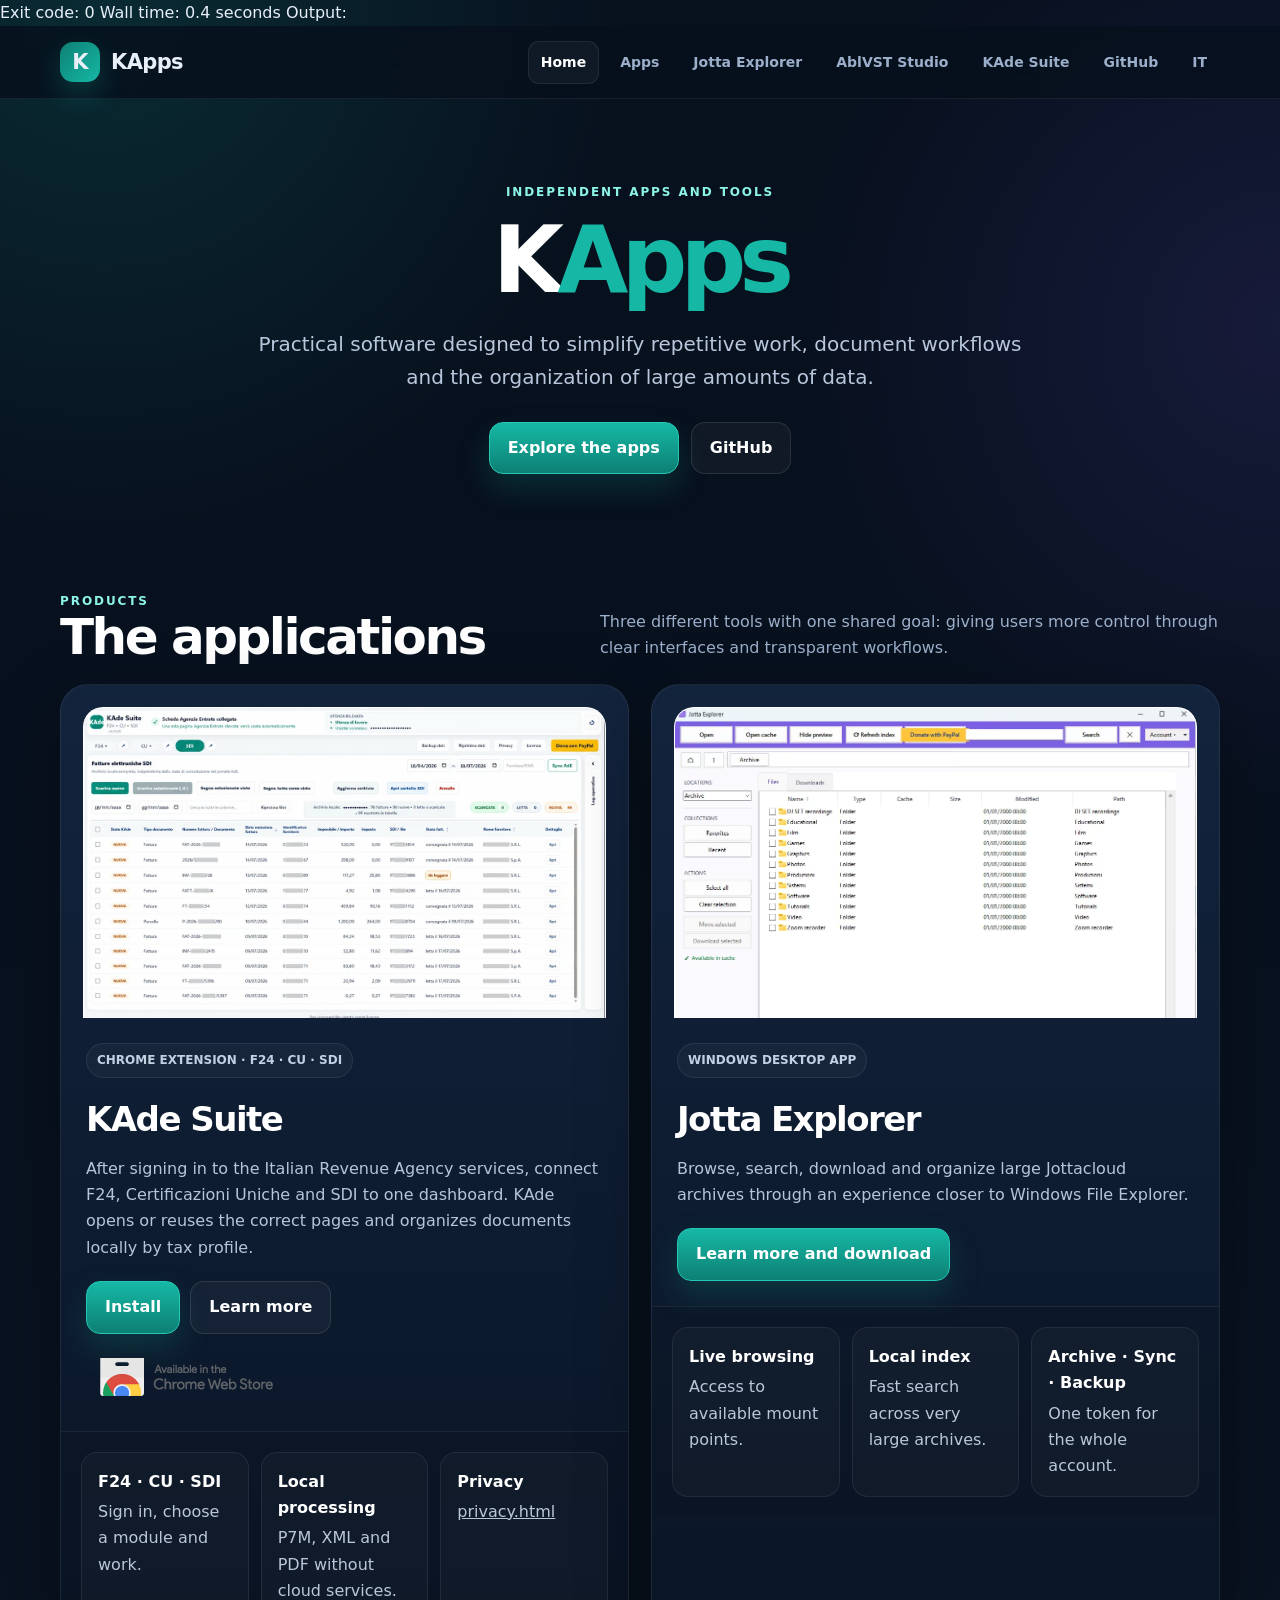
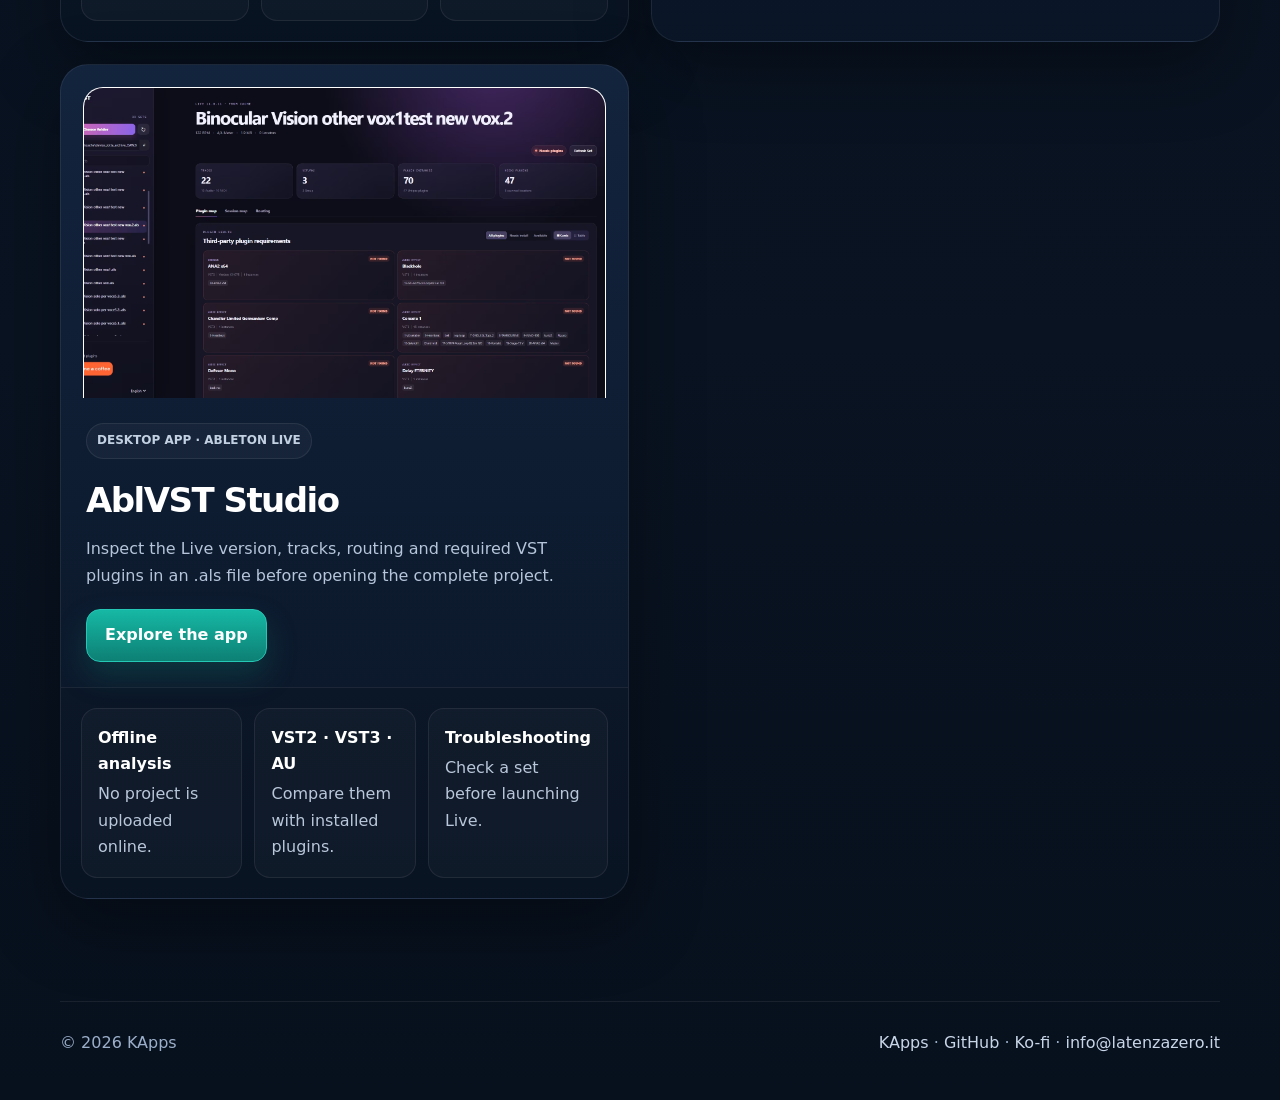
==== en/index.html @ 44bf5a4f "Add files via upload" ====
Exit code: 0
Wall time: 0.4 seconds
Output:
<!doctype html><html lang="en"><head><meta charset="utf-8"><meta name="viewport" content="width=device-width,initial-scale=1">
<title>KApps — Independent apps and tools</title><meta name="description" content="KApps brings together independent tools for tax document workflows, Jottacloud archives and Ableton Live projects."><link rel="icon" href="../assets/favicon-32.png"><link rel="stylesheet" href="../css/style.css">
  <link rel="canonical" href="https://canbelieve.github.io/en/">
  <link rel="alternate" hreflang="it" href="https://canbelieve.github.io/">
  <link rel="alternate" hreflang="en" href="https://canbelieve.github.io/en/">
  <link rel="alternate" hreflang="x-default" href="https://canbelieve.github.io/">
  <meta name="robots" content="index,follow">
  <meta name="theme-color" content="#07101d">
  <meta property="og:type" content="website">
  <meta property="og:site_name" content="KApps">
  <meta property="og:title" content="KApps — Independent apps and tools">
  <meta property="og:description" content="KApps brings together independent tools for tax document workflows, Jottacloud archives and Ableton Live projects.">
  <meta property="og:url" content="https://canbelieve.github.io/en/">
  <meta property="og:image" content="https://canbelieve.github.io/assets/og-kapps.png">
  <meta property="og:image:alt" content="KApps">
  <meta property="og:locale" content="en_US">
  <meta property="og:locale:alternate" content="it_IT">
  <meta name="twitter:card" content="summary_large_image">
  <meta name="twitter:title" content="KApps — Independent apps and tools">
  <meta name="twitter:description" content="KApps brings together independent tools for tax document workflows, Jottacloud archives and Ableton Live projects.">
  <meta name="twitter:image" content="https://canbelieve.github.io/assets/og-kapps.png">
  <script type="application/ld+json">{"@context":"https://schema.org","@graph":[{"@type":"WebSite","@id":"https://canbelieve.github.io/#website","url":"https://canbelieve.github.io/","name":"KApps","description":"KApps brings together independent tools for tax document workflows, Jottacloud archives and Ableton Live projects.","inLanguage":"en","publisher":{"@id":"https://canbelieve.github.io/#organization"}},{"@type":"Organization","@id":"https://canbelieve.github.io/#organization","name":"KApps","url":"https://canbelieve.github.io/","logo":"https://canbelieve.github.io/assets/icon-512.png","sameAs":["https://github.com/canbelieve","https://ko-fi.com/U7I223UF77"]},{"@type":"ItemList","@id":"https://canbelieve.github.io/en/#apps","name":"KApps applications","itemListElement":[{"@type":"ListItem","position":1,"name":"KAde Suite","url":"https://canbelieve.github.io/kade-suite/en/"},{"@type":"ListItem","position":2,"name":"Jotta Explorer","url":"https://canbelieve.github.io/en/jotta-explorer.html"},{"@type":"ListItem","position":3,"name":"AblVST Studio","url":"https://canbelieve.github.io/ablvst-studio.html"}]}]}</script>
</head><body>
<header class="site-header"><div class="container header-inner"><a class="brand" href="../en/"><span class="brand-mark">K</span>KApps</a><nav class="nav" aria-label="Main navigation"><a class="active" href="../en/">Home</a><a href="../en/#apps">Apps</a><a href="../en/jotta-explorer.html">Jotta Explorer</a><a href="../ablvst-studio.html">AblVST Studio</a><a href="https://canbelieve.github.io/kade-suite/en/">KAde Suite</a><a href="https://github.com/canbelieve">GitHub</a><a class="lang-btn" href="https://canbelieve.github.io/" aria-label="Switch to Italiano">IT</a></nav></div></header>
<main><section class="container hero"><div class="eyebrow">Independent apps and tools</div><h1>K<span>Apps</span></h1><p class="hero-copy">Practical software designed to simplify repetitive work, document workflows and the organization of large amounts of data.</p><div class="hero-actions"><a class="button primary" href="#apps">Explore the apps</a><a class="button" href="https://github.com/canbelieve">GitHub</a></div></section>
<section class="container section" id="apps"><div class="section-head"><div><div class="eyebrow">Products</div><h2>The applications</h2></div><p>Three different tools with one shared goal: giving users more control through clear interfaces and transparent workflows.</p></div>
<div class="apps-grid">
<article class="app-card"><div class="app-shot"><picture><source type="image/avif" srcset="../assets/kade-suite.avif"><source type="image/webp" srcset="../assets/kade-suite.webp"><img src="../assets/kade-suite.png" alt="KAde Suite SDI module for electronic invoice management" width="1280" height="800" loading="lazy" decoding="async"></picture></div><div class="app-content"><span class="tag">CHROME EXTENSION · F24 · CU · SDI</span><h3>KAde Suite</h3><p>After signing in to the Italian Revenue Agency services, connect F24, Certificazioni Uniche and SDI to one dashboard. KAde opens or reuses the correct pages and organizes documents locally by tax profile.</p><div class="app-actions"><a class="button primary" href="https://chromewebstore.google.com/detail/kade-suite/hblajdcobjpapcgbkgjkkmnklhofilia">Install</a><a class="button" href="https://canbelieve.github.io/kade-suite/en/">Learn more</a></div><a href="https://chromewebstore.google.com/detail/kade-suite/hblajdcobjpapcgbkgjkkmnklhofilia"><img class="store-badge" src="../assets/chrome-web-store-badge.png" alt="Available in the Chrome Web Store"></a></div><div class="feature-strip"><div class="mini-feature"><strong>F24 · CU · SDI</strong><span>Sign in, choose a module and work.</span></div><div class="mini-feature"><strong>Local processing</strong><span>P7M, XML and PDF without cloud services.</span></div><div class="mini-feature"><strong>Privacy</strong><a href="https://canbelieve.github.io/kade-suite/privacy.html">privacy.html</a></div></div></article>
<article class="app-card"><div class="app-shot"><picture><source type="image/avif" srcset="../assets/jotta-explorer.avif"><source type="image/webp" srcset="../assets/jotta-explorer.webp"><img src="../assets/jotta-explorer.png" alt="Interfaccia di Jotta Explorer" width="1086" height="788" loading="lazy" decoding="async"></picture></div><div class="app-content"><span class="tag">WINDOWS DESKTOP APP</span><h3>Jotta Explorer</h3><p>Browse, search, download and organize large Jottacloud archives through an experience closer to Windows File Explorer.</p><div class="app-actions"><a class="button purple" href="../jotta-explorer.html">Learn more and download</a></div></div><div class="feature-strip"><div class="mini-feature"><strong>Live browsing</strong><span>Access to available mount points.</span></div><div class="mini-feature"><strong>Local index</strong><span>Fast search across very large archives.</span></div><div class="mini-feature"><strong>Archive · Sync · Backup</strong><span>One token for the whole account.</span></div></div></article>
<article class="app-card ablvst-card"><div class="app-shot"><picture><source type="image/avif" srcset="../assets/ablvst-studio.avif"><source type="image/webp" srcset="../assets/ablvst-studio.webp"><img src="../assets/ablvst-studio.png" alt="AblVST Studio mostra i plugin richiesti da un progetto Ableton Live" width="1895" height="1008" loading="eager" decoding="async" fetchpriority="high"></picture></div><div class="app-content"><span class="tag ablvst-tag">DESKTOP APP · ABLETON LIVE</span><h3>AblVST Studio</h3><p>Inspect the Live version, tracks, routing and required VST plugins in an .als file before opening the complete project.</p><div class="app-actions"><a class="button ablvst" href="../ablvst-studio.html">Explore the app</a></div></div><div class="feature-strip"><div class="mini-feature"><strong>Offline analysis</strong><span>No project is uploaded online.</span></div><div class="mini-feature"><strong>VST2 · VST3 · AU</strong><span>Compare them with installed plugins.</span></div><div class="mini-feature"><strong>Troubleshooting</strong><span>Check a set before launching Live.</span></div></div></article>
</div></section></main>
<footer class="container footer"><span>© 2026 KApps</span><span><a href="../index.html">KApps</a> · <a href="https://github.com/canbelieve">GitHub</a> · <a href="https://ko-fi.com/U7I223UF77" target="_blank" rel="noopener noreferrer">Ko-fi</a> · <a href="mailto:info@latenzazero.it">info@latenzazero.it</a></span></footer><script src="../js/app.js"></script></body></html>
---- css/style.css ----
:root{
  --bg:#07101d;--bg2:#0a1526;--panel:#0f1d33;--panel2:#13243e;--line:#263a5c;
  --text:#e8eff9;--muted:#9cafca;--white:#fff;--brand:#16b8a5;--brand2:#0d8074;
  --purple:#7657e8;--warning:#f5b83d;--shadow:0 24px 70px rgba(0,0,0,.34);
}
*{box-sizing:border-box}html{scroll-behavior:smooth}body{margin:0;background:
radial-gradient(circle at 8% 0,rgba(22,184,165,.16),transparent 34rem),
radial-gradient(circle at 100% 12%,rgba(118,87,232,.14),transparent 30rem),
linear-gradient(180deg,var(--bg),#091321 72%,var(--bg));color:var(--text);font:16px/1.65 Inter,system-ui,-apple-system,"Segoe UI",sans-serif}
a{color:inherit}.container{width:min(1160px,calc(100% - 32px));margin:auto}.site-header{position:sticky;top:0;z-index:50;background:rgba(7,16,29,.82);backdrop-filter:blur(18px);border-bottom:1px solid rgba(255,255,255,.07)}
.header-inner{min-height:72px;display:flex;align-items:center;justify-content:space-between;gap:20px}.brand{display:flex;align-items:center;gap:11px;text-decoration:none;font-size:21px;font-weight:900;letter-spacing:-.03em}.brand-mark{width:40px;height:40px;border-radius:13px;display:grid;place-items:center;background:linear-gradient(135deg,var(--brand2),var(--brand));box-shadow:0 12px 28px rgba(22,184,165,.24)}
.nav{display:flex;align-items:center;gap:8px}.nav a,.lang-btn{border:1px solid transparent;background:transparent;color:var(--muted);padding:9px 12px;border-radius:11px;text-decoration:none;font-weight:750;font-size:14px}.nav a:hover,.nav a.active{color:#fff;background:rgba(255,255,255,.045);border-color:rgba(255,255,255,.07)}.lang-btn{cursor:pointer;color:#fff;border-color:rgba(255,255,255,.1);background:rgba(255,255,255,.04)}
.hero{padding:84px 0 58px;text-align:center}.eyebrow{color:#8cf5e8;font-size:12px;letter-spacing:.16em;text-transform:uppercase;font-weight:900}.hero h1{font-size:clamp(50px,9vw,92px);line-height:.96;letter-spacing:-.075em;margin:14px 0 22px;color:#fff}.hero h1 span{color:var(--brand)}.hero-copy{max-width:780px;margin:auto;color:#b8c7dc;font-size:20px}.hero-actions{display:flex;justify-content:center;gap:12px;flex-wrap:wrap;margin-top:28px}
.button{display:inline-flex;align-items:center;justify-content:center;min-height:48px;padding:12px 18px;border-radius:14px;text-decoration:none;font-weight:850;border:1px solid rgba(255,255,255,.1);background:rgba(255,255,255,.04);color:#fff}.button.primary{background:linear-gradient(180deg,var(--brand),var(--brand2));border-color:#25c7b5;box-shadow:0 14px 30px rgba(13,128,116,.27)}.button.purple{background:linear-gradient(180deg,#8468ee,#6548cf);border-color:#947df0;box-shadow:0 14px 30px rgba(101,72,207,.26)}.button:hover{transform:translateY(-1px)}
.button.ablvst{background:linear-gradient(135deg,#ef5c9b,#9a5ce6);border-color:#f47fb1;box-shadow:0 14px 30px rgba(202,83,174,.25)}.ablvst-tag{color:#ffd0ea;border-color:rgba(239,92,155,.34);background:rgba(239,92,155,.08)}
.section{padding:60px 0}.section-head{display:flex;justify-content:space-between;align-items:end;gap:24px;margin-bottom:22px}.section-head h2{margin:0;color:#fff;font-size:clamp(32px,5vw,50px);letter-spacing:-.05em;line-height:1}.section-head p{max-width:620px;margin:0;color:var(--muted)}
.apps-grid{display:grid;grid-template-columns:1fr 1fr;gap:22px}.app-card{overflow:hidden;border:1px solid rgba(255,255,255,.075);background:linear-gradient(180deg,rgba(19,36,62,.98),rgba(10,22,39,.98));border-radius:28px;box-shadow:var(--shadow)}.app-shot{margin:22px 22px 0;border-radius:20px 20px 0 0;overflow:hidden;border:1px solid rgba(255,255,255,.09);border-bottom:0;background:#fff;transition:.25s transform}.app-card:hover .app-shot{transform:translateY(-4px)}.app-shot img{display:block;width:100%;height:310px;object-fit:cover;object-position:top}.app-content{padding:25px}.tag{display:inline-flex;padding:7px 10px;border-radius:999px;border:1px solid rgba(255,255,255,.08);background:rgba(255,255,255,.035);font-size:12px;font-weight:850;color:#c2d0e2}.app-content h3{font-size:34px;letter-spacing:-.045em;color:#fff;margin:13px 0 8px}.app-content p{color:#b6c5da;margin:0}.app-actions{display:flex;gap:10px;flex-wrap:wrap;margin-top:20px}.store-badge{display:block;width:206px;height:58px;object-fit:contain;margin-top:14px}
.feature-strip{display:grid;grid-template-columns:repeat(3,1fr);gap:12px;padding:20px;border-top:1px solid rgba(255,255,255,.07);background:rgba(0,0,0,.11)}.mini-feature{padding:16px;border:1px solid rgba(255,255,255,.07);background:rgba(255,255,255,.027);border-radius:16px;color:#b9c7da}.mini-feature strong{display:block;color:#fff;margin-bottom:4px}
.product-hero{padding:64px 0 40px}.product-grid{display:grid;grid-template-columns:1.05fr .95fr;gap:34px;align-items:center}.product-copy h1{font-size:clamp(48px,8vw,82px);line-height:.98;letter-spacing:-.065em;margin:12px 0 20px;color:#fff}.product-copy p{color:#b8c7dc;font-size:20px}.product-shot{border:1px solid rgba(255,255,255,.09);border-radius:24px;padding:10px;background:linear-gradient(180deg,rgba(255,255,255,.07),rgba(255,255,255,.025));box-shadow:var(--shadow)}.product-shot img{width:100%;display:block;border-radius:16px;background:#fff}.notes{display:flex;gap:14px;flex-wrap:wrap;margin-top:18px;color:var(--muted);font-size:14px}
.content-grid{display:grid;grid-template-columns:1fr 1fr;gap:18px}.panel{border:1px solid rgba(255,255,255,.075);background:linear-gradient(180deg,rgba(18,34,57,.9),rgba(11,24,42,.92));border-radius:24px;padding:25px}.panel h2{margin:0 0 12px;color:#fff;font-size:28px;letter-spacing:-.03em}.panel h3{color:#fff}.panel p,.panel li{color:#b7c6da}.panel ul{padding-left:20px}.callout{border-color:rgba(245,184,61,.28);background:linear-gradient(180deg,rgba(104,72,10,.18),rgba(33,25,15,.26))}.cta{margin-top:22px;text-align:center;border:1px solid rgba(22,184,165,.23);background:radial-gradient(circle at top,rgba(22,184,165,.15),transparent 56%),rgba(15,29,49,.75);border-radius:28px;padding:44px 24px}.cta h2{margin:0 0 10px;font-size:clamp(32px,5vw,52px);letter-spacing:-.045em}.cta p{max-width:660px;margin:0 auto 20px;color:var(--muted)}
.content-grid{display:grid;grid-template-columns:1fr 1fr;gap:18px}.panel{border:1px solid rgba(255,255,255,.075);background:linear-gradient(180deg,rgba(18,34,57,.9),rgba(11,24,42,.92));border-radius:24px;padding:25px}.panel h2{margin:0 0 12px;color:#fff;font-size:28px;letter-spacing:-.03em}.panel h3{color:#fff}.panel p,.panel li{color:#b7c6da}.panel ul{padding-left:20px}.callout{border-color:rgba(245,184,61,.28);background:linear-gradient(180deg,rgba(104,72,10,.18),rgba(33,25,15,.26))}.cta{margin-top:22px;text-align:center;border:1px solid rgba(22,184,165,.23);background:radial-gradient(circle at top,rgba(22,184,165,.15),transparent 56%),rgba(15,29,49,.75);border-radius:28px;padding:44px 24px}.cta h2{margin:0 0 10px;font-size:clamp(32px,5vw,52px);letter-spacing:-.045em}.cta p{max-width:660px;margin:0 auto 20px;color:var(--muted)}.cta-support .support-kofi-widget{min-height:46px;display:flex;align-items:center;justify-content:center}.cta-support .support-kofi-widget .kofi-button{min-height:46px!important;height:46px!important;margin:0!important;display:inline-flex!important;align-items:center!important;justify-content:center!important;border-radius:14px!important;font:850 16px/1.65 Inter,system-ui,-apple-system,"Segoe UI",sans-serif!important}
.ablvst-page .product-copy h1 span{color:#f37ab0}.ablvst-page .product-shot{border-color:rgba(239,92,155,.27)}.ablvst-page .notes{color:#c9b9d8}.ablvst-page .cta-download{border-color:rgba(239,92,155,.3);background:radial-gradient(circle at top,rgba(239,92,155,.16),transparent 56%),rgba(22,16,40,.78)}.download-actions{display:flex;justify-content:center;align-items:center;gap:12px;flex-wrap:wrap;margin:24px 0 18px}.download-meta{display:flex;justify-content:center;gap:16px;flex-wrap:wrap;font-size:14px}.download-meta a{color:#f5b8d4}.platform-note{margin-top:28px;padding:17px 19px;border:1px solid rgba(255,255,255,.09);border-radius:16px;background:rgba(255,255,255,.035);color:var(--muted)}.platform-note strong{color:#fff}.macos-status{display:inline-flex;align-items:center;min-height:48px;padding:12px 18px;border:1px solid rgba(255,255,255,.12);border-radius:14px;color:#cfbddb;background:rgba(255,255,255,.04);font-weight:800}
.privacy-panel{max-width:860px;margin:0 auto}.privacy-panel h2{margin-top:28px}.privacy-panel h2:first-of-type{margin-top:8px}.privacy-panel code{color:#d6e3f5;background:rgba(255,255,255,.07);padding:2px 6px;border-radius:6px}
.footer{margin-top:42px;padding:28px 0 44px;border-top:1px solid rgba(255,255,255,.07);display:flex;justify-content:space-between;gap:20px;flex-wrap:wrap;color:var(--muted)}.footer a{text-decoration:none;color:#c9d6e8}
[hidden]{display:none!important}
@media(max-width:920px){.apps-grid,.product-grid,.content-grid{grid-template-columns:1fr}.app-shot img{height:auto}.feature-strip{grid-template-columns:1fr}.nav a:not(.keep-mobile){display:none}.hero{padding-top:54px}.section-head{display:block}.section-head p{margin-top:10px}}
@media(max-width:560px){.header-inner{min-height:64px}.brand{font-size:19px}.brand-mark{width:36px;height:36px}.hero h1{font-size:54px}.hero-copy,.product-copy p{font-size:18px}.app-content{padding:21px}.app-shot{margin:14px 14px 0}.section{padding:44px 0}}
.product-hero .hero-actions{justify-content:flex-start!important}.product-copy h1 span{color:var(--purple)!important}.button.primary,.button.purple,.button.ablvst{background:linear-gradient(180deg,var(--brand),var(--brand2));border-color:#25c7b5;box-shadow:0 14px 30px rgba(13,128,116,.27)}
.screenshot-section{margin-top:58px}.screenshot-section .section-head{margin-bottom:22px}.screenshot-grid{display:grid;grid-template-columns:repeat(2,minmax(0,1fr));gap:18px;align-items:start}.screenshot-card{margin:0;overflow:hidden;border:1px solid rgba(255,255,255,.075);background:linear-gradient(180deg,rgba(18,34,57,.94),rgba(11,24,42,.96));border-radius:24px;box-shadow:var(--shadow)}.screenshot-frame{display:grid;place-items:center;overflow:hidden;background:#0b0a18;border-bottom:1px solid rgba(255,255,255,.075)}.screenshot-card-wide .screenshot-frame{aspect-ratio:4/3}.screenshot-card-tall .screenshot-frame{aspect-ratio:3/4}.screenshot-frame a{display:block;width:100%;height:100%;cursor:zoom-in}.screenshot-frame a:focus-visible{outline:3px solid #8cf5e8;outline-offset:-3px}.screenshot-frame img{display:block;width:100%;height:100%;object-fit:contain;object-position:center;transition:transform .25s ease}.screenshot-card:hover .screenshot-frame img{transform:scale(1.015)}.screenshot-card figcaption{padding:20px 22px 22px}.screenshot-card figcaption strong{display:block;color:#fff;font-size:20px;letter-spacing:-.025em}.screenshot-card figcaption p{margin:7px 0 0;color:#b7c6da}.screenshot-card figcaption [data-lang]{margin:0}.screenshot-card figcaption strong[hidden]+strong:not([hidden]){margin-top:0}
@media(max-width:920px){.screenshot-grid{grid-template-columns:1fr}.screenshot-card-wide .screenshot-frame,.screenshot-card-tall .screenshot-frame{aspect-ratio:auto}.screenshot-frame img{height:auto;max-height:680px}}
@media(max-width:560px){.screenshot-card figcaption{padding:18px}.screenshot-card figcaption strong{font-size:18px}}
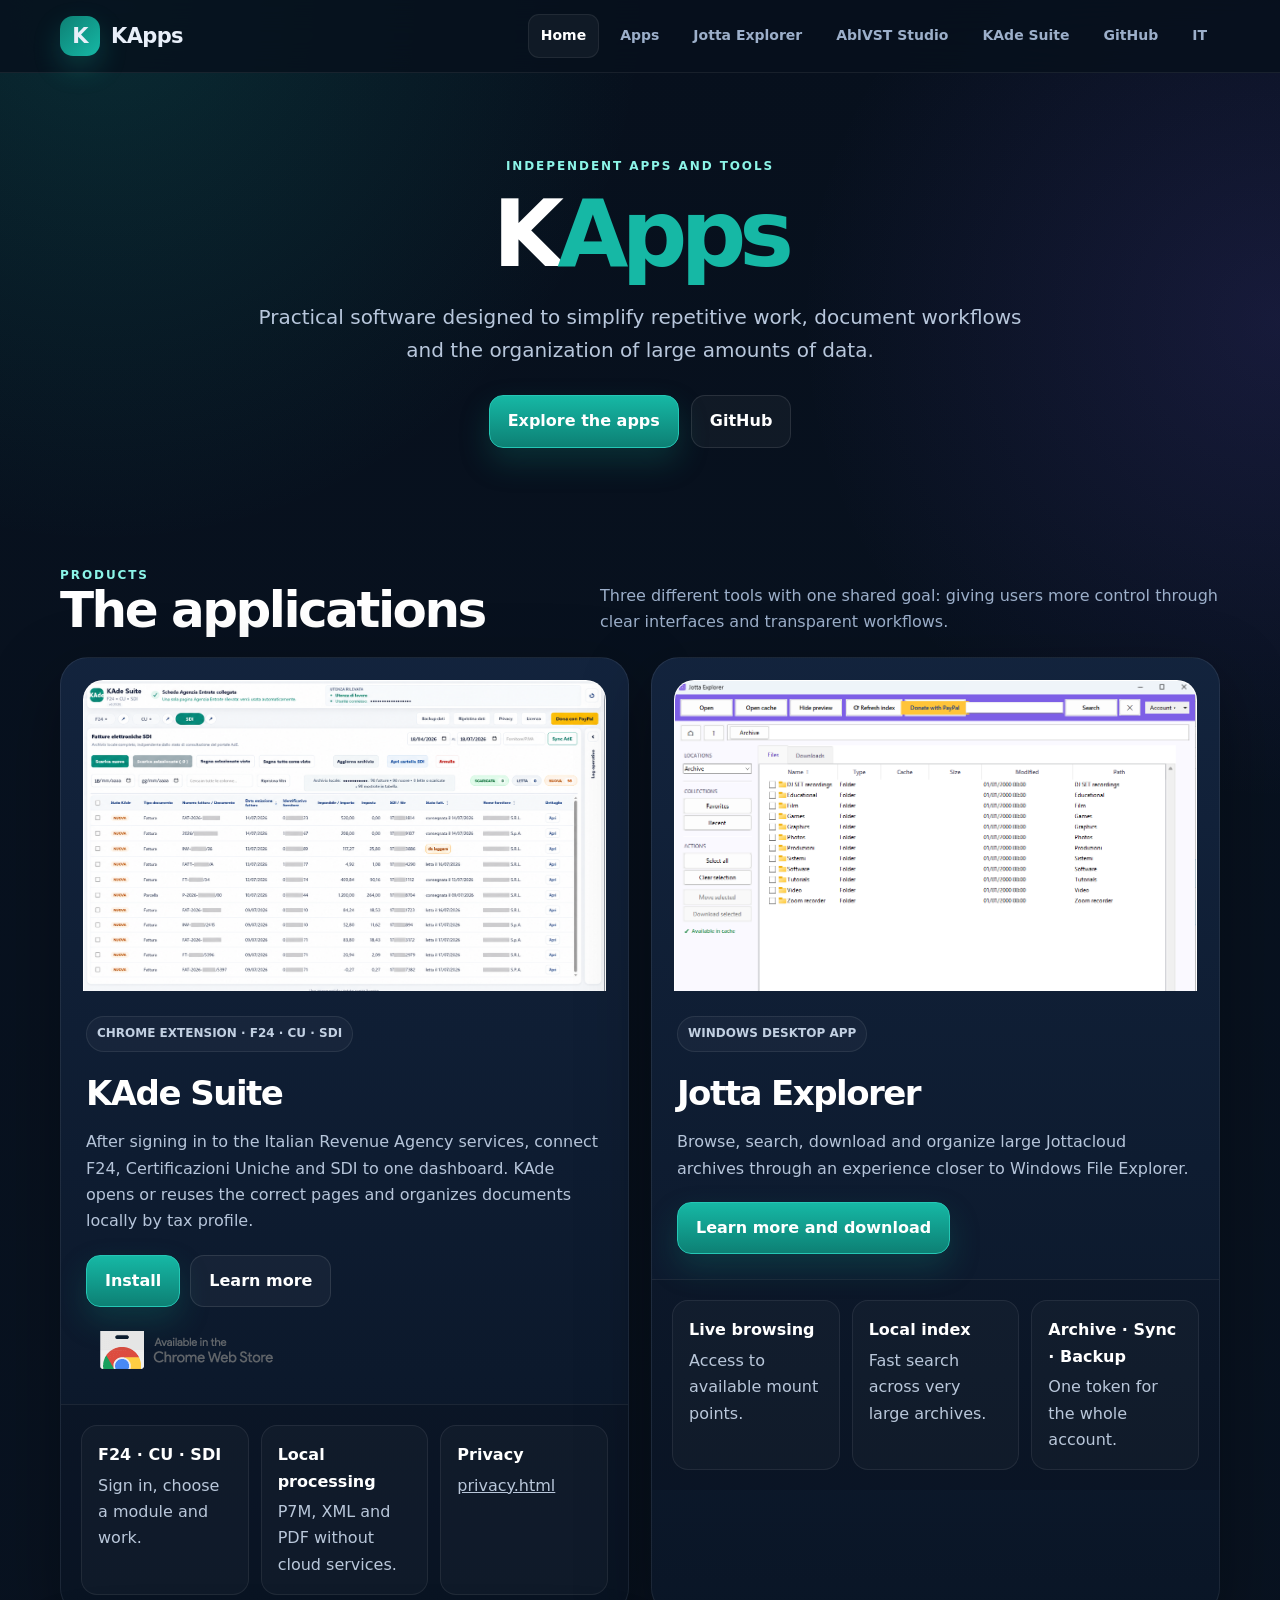
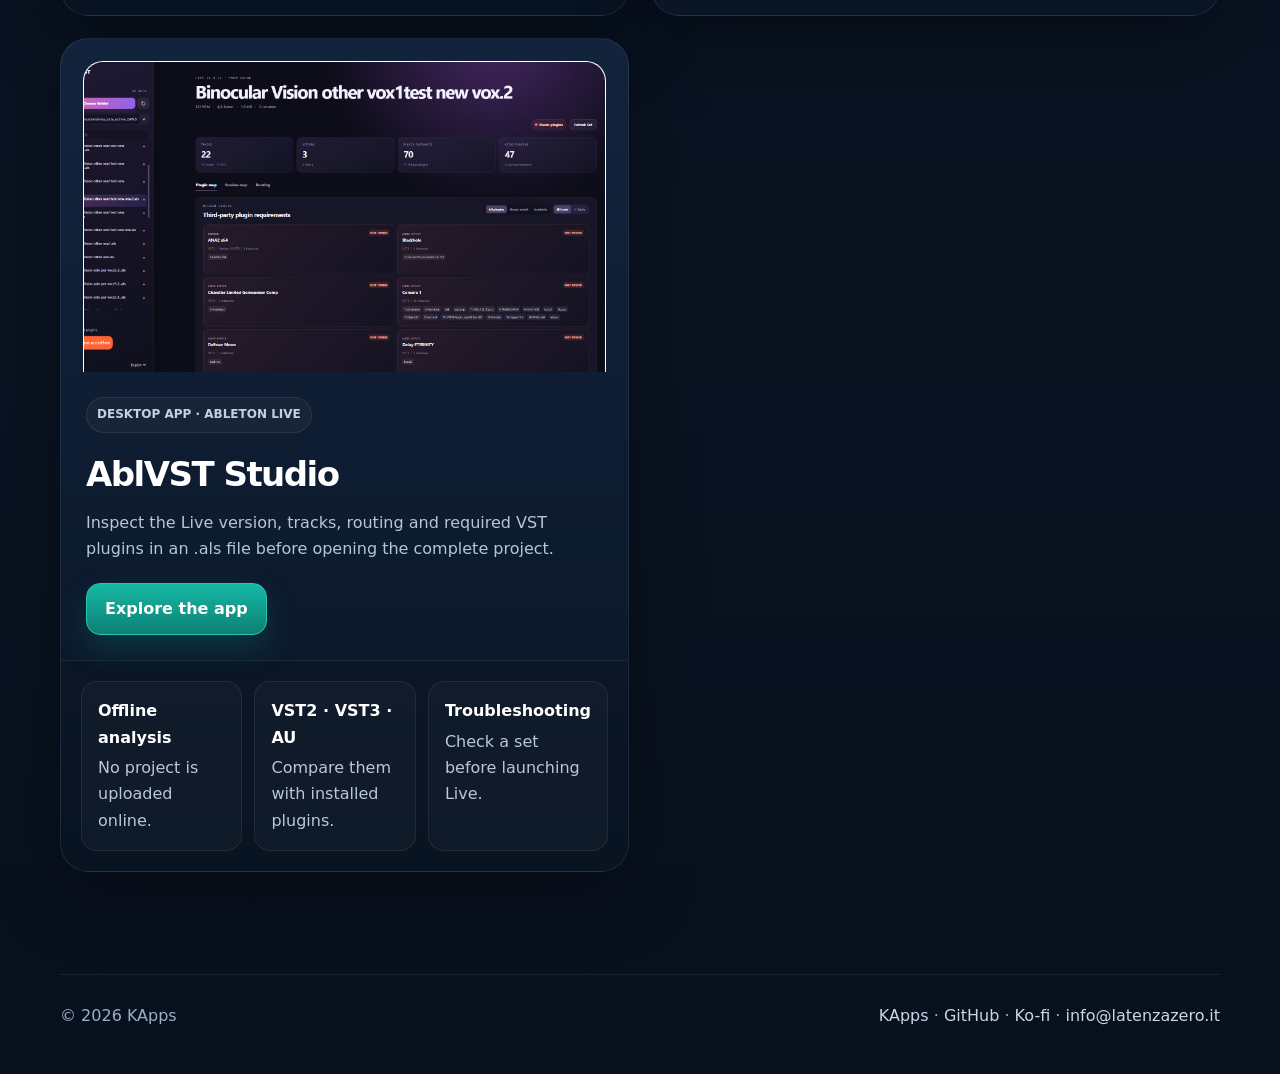
==== commit 3f309b30: "Add files via upload" ====
--- a/en/index.html
+++ b/en/index.html
@@ -1,6 +1,3 @@
-Exit code: 0
-Wall time: 0.4 seconds
-Output:
 <!doctype html><html lang="en"><head><meta charset="utf-8"><meta name="viewport" content="width=device-width,initial-scale=1">
 <title>KApps — Independent apps and tools</title><meta name="description" content="KApps brings together independent tools for tax document workflows, Jottacloud archives and Ableton Live projects."><link rel="icon" href="../assets/favicon-32.png"><link rel="stylesheet" href="../css/style.css">
   <link rel="canonical" href="https://canbelieve.github.io/en/">
@@ -22,14 +19,14 @@
   <meta name="twitter:title" content="KApps — Independent apps and tools">
   <meta name="twitter:description" content="KApps brings together independent tools for tax document workflows, Jottacloud archives and Ableton Live projects.">
   <meta name="twitter:image" content="https://canbelieve.github.io/assets/og-kapps.png">
-  <script type="application/ld+json">{"@context":"https://schema.org","@graph":[{"@type":"WebSite","@id":"https://canbelieve.github.io/#website","url":"https://canbelieve.github.io/","name":"KApps","description":"KApps brings together independent tools for tax document workflows, Jottacloud archives and Ableton Live projects.","inLanguage":"en","publisher":{"@id":"https://canbelieve.github.io/#organization"}},{"@type":"Organization","@id":"https://canbelieve.github.io/#organization","name":"KApps","url":"https://canbelieve.github.io/","logo":"https://canbelieve.github.io/assets/icon-512.png","sameAs":["https://github.com/canbelieve","https://ko-fi.com/U7I223UF77"]},{"@type":"ItemList","@id":"https://canbelieve.github.io/en/#apps","name":"KApps applications","itemListElement":[{"@type":"ListItem","position":1,"name":"KAde Suite","url":"https://canbelieve.github.io/kade-suite/en/"},{"@type":"ListItem","position":2,"name":"Jotta Explorer","url":"https://canbelieve.github.io/en/jotta-explorer.html"},{"@type":"ListItem","position":3,"name":"AblVST Studio","url":"https://canbelieve.github.io/ablvst-studio.html"}]}]}</script>
+  <script type="application/ld+json">{"@context":"https://schema.org","@graph":[{"@type":"WebSite","@id":"https://canbelieve.github.io/#website","url":"https://canbelieve.github.io/","name":"KApps","description":"KApps brings together independent tools for tax document workflows, Jottacloud archives and Ableton Live projects.","inLanguage":"en","publisher":{"@id":"https://canbelieve.github.io/#organization"}},{"@type":"Organization","@id":"https://canbelieve.github.io/#organization","name":"KApps","url":"https://canbelieve.github.io/","logo":"https://canbelieve.github.io/assets/icon-512.png","sameAs":["https://github.com/canbelieve","https://ko-fi.com/U7I223UF77"]},{"@type":"ItemList","@id":"https://canbelieve.github.io/en/#apps","name":"KApps applications","itemListElement":[{"@type":"ListItem","position":1,"name":"KAde Suite","url":"https://canbelieve.github.io/kade-suite/en/"},{"@type":"ListItem","position":2,"name":"Jotta Explorer","url":"https://canbelieve.github.io/jotta-explorer.html"},{"@type":"ListItem","position":3,"name":"AblVST Studio","url":"https://canbelieve.github.io/ablvst-studio.html"}]}]}</script>
 </head><body>
-<header class="site-header"><div class="container header-inner"><a class="brand" href="../en/"><span class="brand-mark">K</span>KApps</a><nav class="nav" aria-label="Main navigation"><a class="active" href="../en/">Home</a><a href="../en/#apps">Apps</a><a href="../en/jotta-explorer.html">Jotta Explorer</a><a href="../ablvst-studio.html">AblVST Studio</a><a href="https://canbelieve.github.io/kade-suite/en/">KAde Suite</a><a href="https://github.com/canbelieve">GitHub</a><a class="lang-btn" href="https://canbelieve.github.io/" aria-label="Switch to Italiano">IT</a></nav></div></header>
+<header class="site-header"><div class="container header-inner"><a class="brand" href="../en/"><span class="brand-mark">K</span>KApps</a><nav class="nav" aria-label="Main navigation"><a class="active" href="../en/">Home</a><a href="../en/#apps">Apps</a><a href="../jotta-explorer.html">Jotta Explorer</a><a href="../ablvst-studio.html">AblVST Studio</a><a href="https://canbelieve.github.io/kade-suite/en/">KAde Suite</a><a href="https://github.com/canbelieve">GitHub</a><a class="lang-btn" href="https://canbelieve.github.io/" aria-label="Switch to Italiano">IT</a></nav></div></header>
 <main><section class="container hero"><div class="eyebrow">Independent apps and tools</div><h1>K<span>Apps</span></h1><p class="hero-copy">Practical software designed to simplify repetitive work, document workflows and the organization of large amounts of data.</p><div class="hero-actions"><a class="button primary" href="#apps">Explore the apps</a><a class="button" href="https://github.com/canbelieve">GitHub</a></div></section>
 <section class="container section" id="apps"><div class="section-head"><div><div class="eyebrow">Products</div><h2>The applications</h2></div><p>Three different tools with one shared goal: giving users more control through clear interfaces and transparent workflows.</p></div>
 <div class="apps-grid">
-<article class="app-card"><div class="app-shot"><picture><source type="image/avif" srcset="../assets/kade-suite.avif"><source type="image/webp" srcset="../assets/kade-suite.webp"><img src="../assets/kade-suite.png" alt="KAde Suite SDI module for electronic invoice management" width="1280" height="800" loading="lazy" decoding="async"></picture></div><div class="app-content"><span class="tag">CHROME EXTENSION · F24 · CU · SDI</span><h3>KAde Suite</h3><p>After signing in to the Italian Revenue Agency services, connect F24, Certificazioni Uniche and SDI to one dashboard. KAde opens or reuses the correct pages and organizes documents locally by tax profile.</p><div class="app-actions"><a class="button primary" href="https://chromewebstore.google.com/detail/kade-suite/hblajdcobjpapcgbkgjkkmnklhofilia">Install</a><a class="button" href="https://canbelieve.github.io/kade-suite/en/">Learn more</a></div><a href="https://chromewebstore.google.com/detail/kade-suite/hblajdcobjpapcgbkgjkkmnklhofilia"><img class="store-badge" src="../assets/chrome-web-store-badge.png" alt="Available in the Chrome Web Store"></a></div><div class="feature-strip"><div class="mini-feature"><strong>F24 · CU · SDI</strong><span>Sign in, choose a module and work.</span></div><div class="mini-feature"><strong>Local processing</strong><span>P7M, XML and PDF without cloud services.</span></div><div class="mini-feature"><strong>Privacy</strong><a href="https://canbelieve.github.io/kade-suite/privacy.html">privacy.html</a></div></div></article>
-<article class="app-card"><div class="app-shot"><picture><source type="image/avif" srcset="../assets/jotta-explorer.avif"><source type="image/webp" srcset="../assets/jotta-explorer.webp"><img src="../assets/jotta-explorer.png" alt="Interfaccia di Jotta Explorer" width="1086" height="788" loading="lazy" decoding="async"></picture></div><div class="app-content"><span class="tag">WINDOWS DESKTOP APP</span><h3>Jotta Explorer</h3><p>Browse, search, download and organize large Jottacloud archives through an experience closer to Windows File Explorer.</p><div class="app-actions"><a class="button purple" href="../jotta-explorer.html">Learn more and download</a></div></div><div class="feature-strip"><div class="mini-feature"><strong>Live browsing</strong><span>Access to available mount points.</span></div><div class="mini-feature"><strong>Local index</strong><span>Fast search across very large archives.</span></div><div class="mini-feature"><strong>Archive · Sync · Backup</strong><span>One token for the whole account.</span></div></div></article>
-<article class="app-card ablvst-card"><div class="app-shot"><picture><source type="image/avif" srcset="../assets/ablvst-studio.avif"><source type="image/webp" srcset="../assets/ablvst-studio.webp"><img src="../assets/ablvst-studio.png" alt="AblVST Studio mostra i plugin richiesti da un progetto Ableton Live" width="1895" height="1008" loading="eager" decoding="async" fetchpriority="high"></picture></div><div class="app-content"><span class="tag ablvst-tag">DESKTOP APP · ABLETON LIVE</span><h3>AblVST Studio</h3><p>Inspect the Live version, tracks, routing and required VST plugins in an .als file before opening the complete project.</p><div class="app-actions"><a class="button ablvst" href="../ablvst-studio.html">Explore the app</a></div></div><div class="feature-strip"><div class="mini-feature"><strong>Offline analysis</strong><span>No project is uploaded online.</span></div><div class="mini-feature"><strong>VST2 · VST3 · AU</strong><span>Compare them with installed plugins.</span></div><div class="mini-feature"><strong>Troubleshooting</strong><span>Check a set before launching Live.</span></div></div></article>
+<article class="app-card"><div class="app-shot"><img src="../assets/kade-suite.png" alt="KAde Suite SDI module for electronic invoice management" width="1280" height="800" loading="lazy" decoding="async"></div><div class="app-content"><span class="tag">CHROME EXTENSION · F24 · CU · SDI</span><h3>KAde Suite</h3><p>After signing in to the Italian Revenue Agency services, connect F24, Certificazioni Uniche and SDI to one dashboard. KAde opens or reuses the correct pages and organizes documents locally by tax profile.</p><div class="app-actions"><a class="button primary" href="https://chromewebstore.google.com/detail/kade-suite/hblajdcobjpapcgbkgjkkmnklhofilia">Install</a><a class="button" href="https://canbelieve.github.io/kade-suite/en/">Learn more</a></div><a href="https://chromewebstore.google.com/detail/kade-suite/hblajdcobjpapcgbkgjkkmnklhofilia"><img class="store-badge" src="../assets/chrome-web-store-badge.png" alt="Available in the Chrome Web Store"></a></div><div class="feature-strip"><div class="mini-feature"><strong>F24 · CU · SDI</strong><span>Sign in, choose a module and work.</span></div><div class="mini-feature"><strong>Local processing</strong><span>P7M, XML and PDF without cloud services.</span></div><div class="mini-feature"><strong>Privacy</strong><a href="https://canbelieve.github.io/kade-suite/privacy.html">privacy.html</a></div></div></article>
+<article class="app-card"><div class="app-shot"><img src="../assets/jotta-explorer.png" alt="Interfaccia di Jotta Explorer" width="1086" height="788" loading="lazy" decoding="async"></div><div class="app-content"><span class="tag">WINDOWS DESKTOP APP</span><h3>Jotta Explorer</h3><p>Browse, search, download and organize large Jottacloud archives through an experience closer to Windows File Explorer.</p><div class="app-actions"><a class="button purple" href="../jotta-explorer.html">Learn more and download</a></div></div><div class="feature-strip"><div class="mini-feature"><strong>Live browsing</strong><span>Access to available mount points.</span></div><div class="mini-feature"><strong>Local index</strong><span>Fast search across very large archives.</span></div><div class="mini-feature"><strong>Archive · Sync · Backup</strong><span>One token for the whole account.</span></div></div></article>
+<article class="app-card ablvst-card"><div class="app-shot"><img src="../assets/ablvst-studio.png" alt="AblVST Studio mostra i plugin richiesti da un progetto Ableton Live" width="1895" height="1008" loading="eager" decoding="async" fetchpriority="high"></div><div class="app-content"><span class="tag ablvst-tag">DESKTOP APP · ABLETON LIVE</span><h3>AblVST Studio</h3><p>Inspect the Live version, tracks, routing and required VST plugins in an .als file before opening the complete project.</p><div class="app-actions"><a class="button ablvst" href="../ablvst-studio.html">Explore the app</a></div></div><div class="feature-strip"><div class="mini-feature"><strong>Offline analysis</strong><span>No project is uploaded online.</span></div><div class="mini-feature"><strong>VST2 · VST3 · AU</strong><span>Compare them with installed plugins.</span></div><div class="mini-feature"><strong>Troubleshooting</strong><span>Check a set before launching Live.</span></div></div></article>
 </div></section></main>
 <footer class="container footer"><span>© 2026 KApps</span><span><a href="../index.html">KApps</a> · <a href="https://github.com/canbelieve">GitHub</a> · <a href="https://ko-fi.com/U7I223UF77" target="_blank" rel="noopener noreferrer">Ko-fi</a> · <a href="mailto:info@latenzazero.it">info@latenzazero.it</a></span></footer><script src="../js/app.js"></script></body></html>
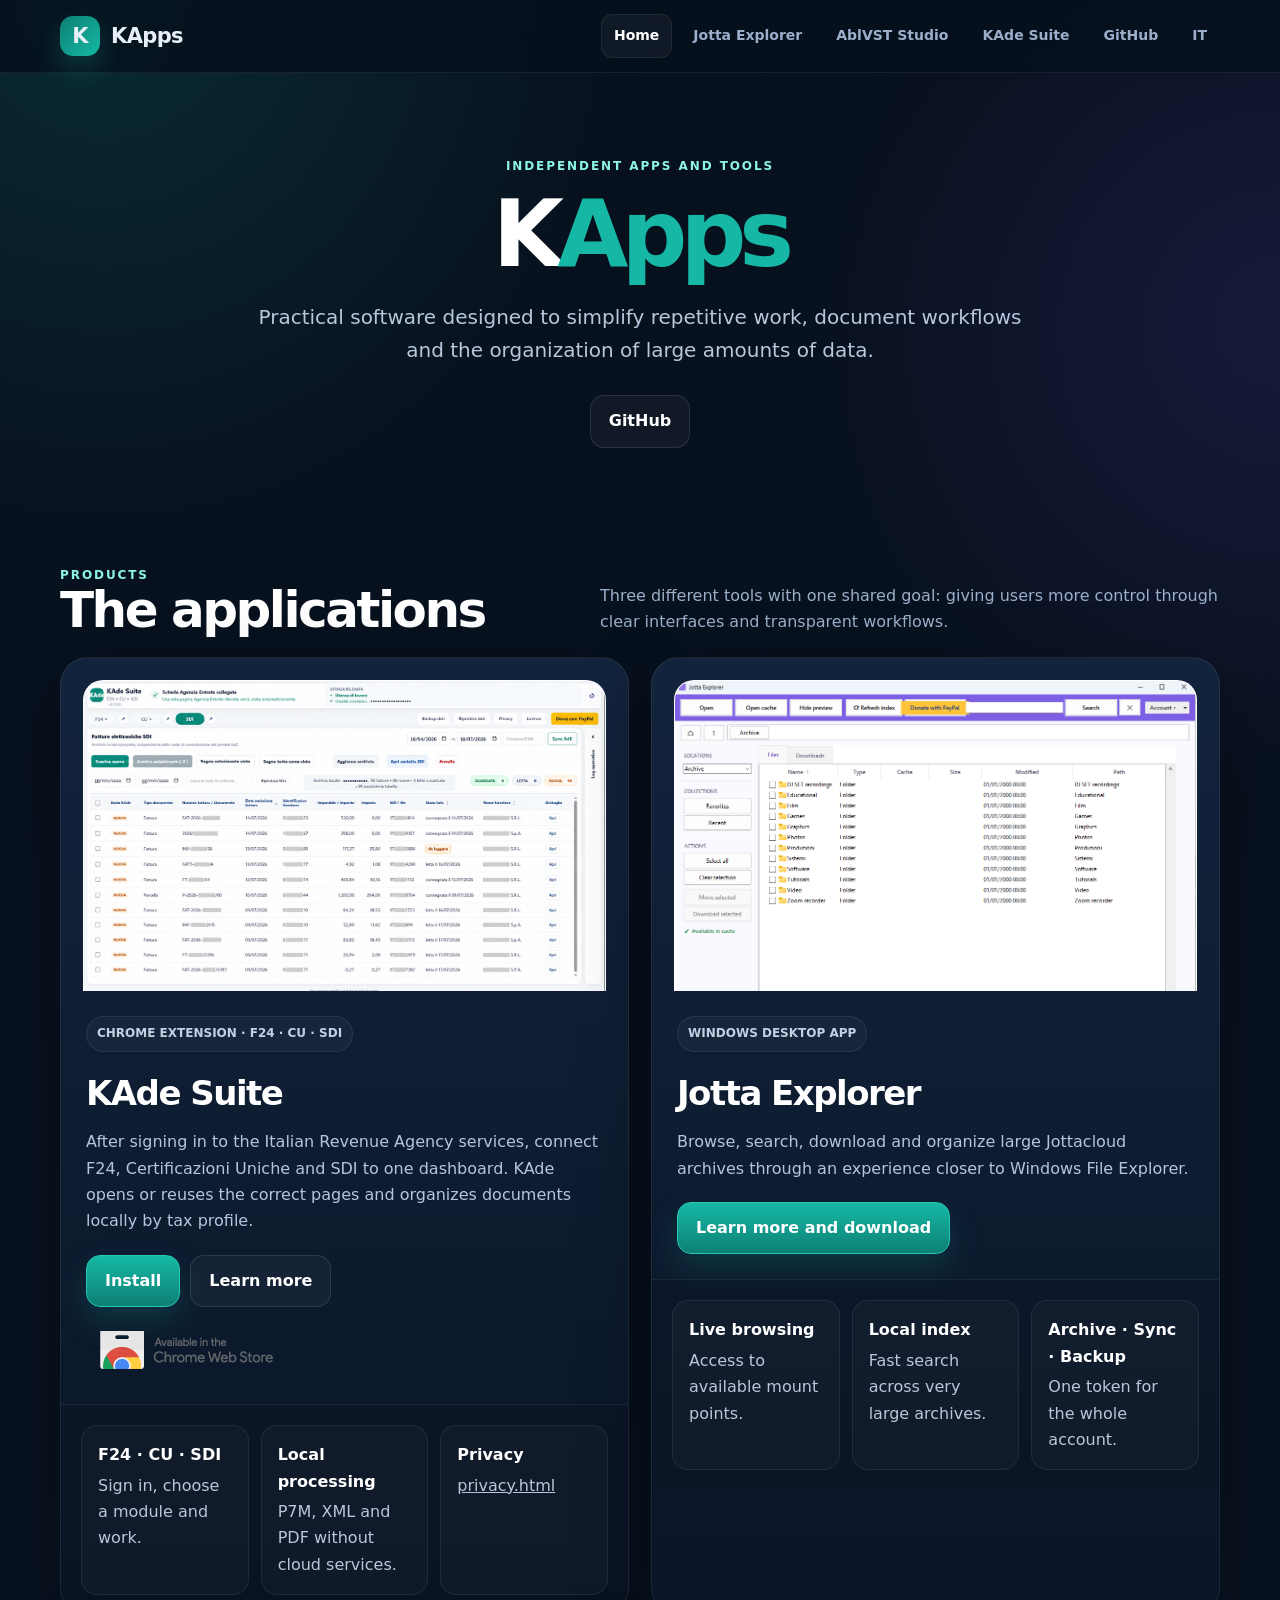
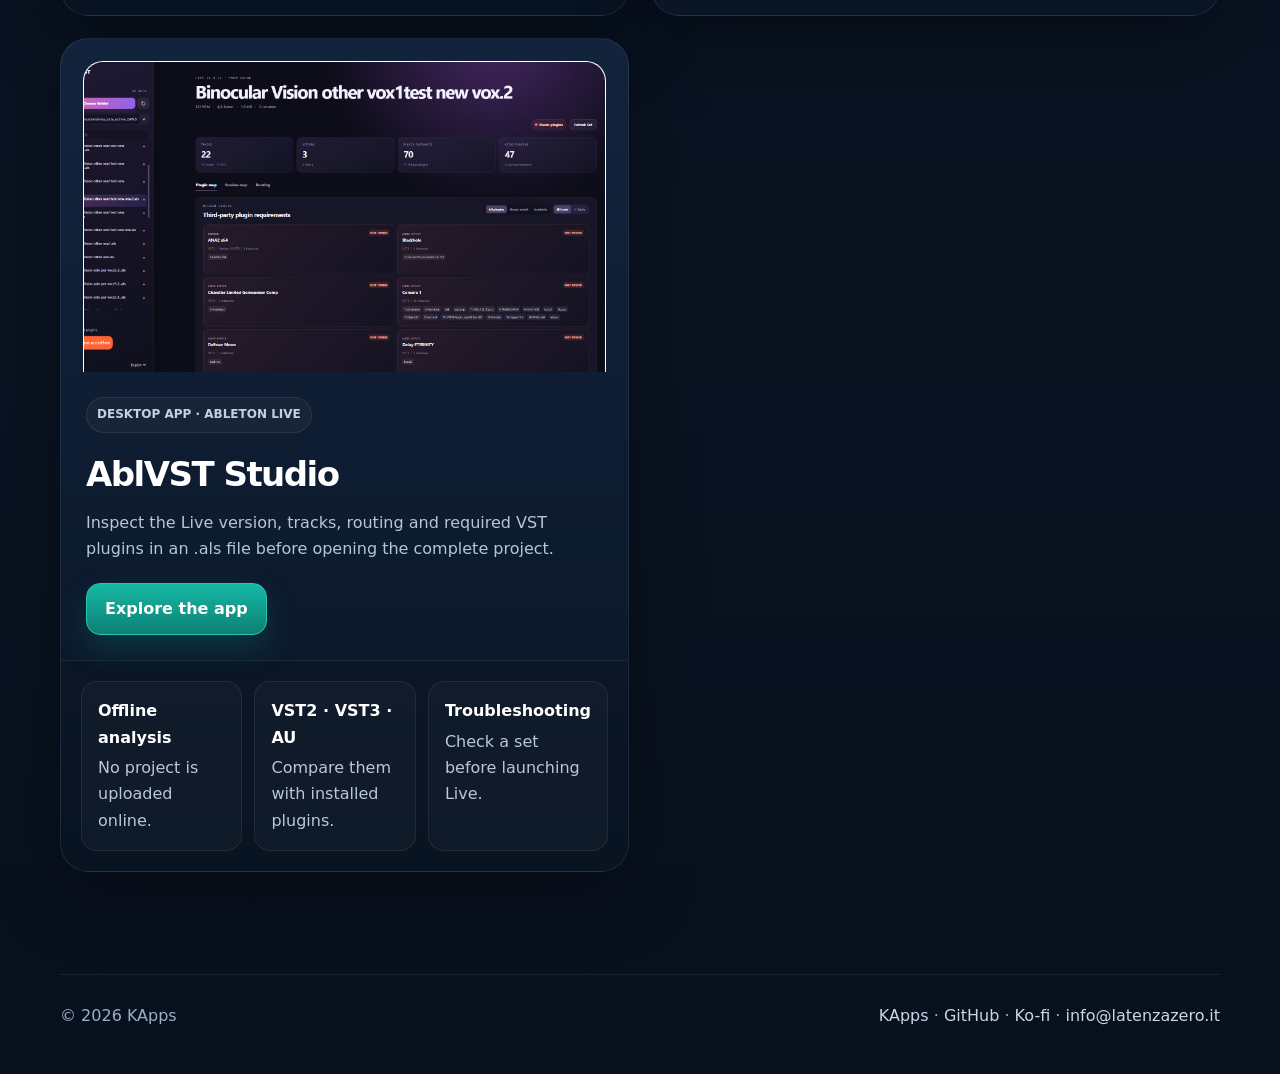
==== commit f2aed022: "Add files via upload" ====
--- a/en/index.html
+++ b/en/index.html
@@ -21,8 +21,8 @@
   <meta name="twitter:image" content="https://canbelieve.github.io/assets/og-kapps.png">
   <script type="application/ld+json">{"@context":"https://schema.org","@graph":[{"@type":"WebSite","@id":"https://canbelieve.github.io/#website","url":"https://canbelieve.github.io/","name":"KApps","description":"KApps brings together independent tools for tax document workflows, Jottacloud archives and Ableton Live projects.","inLanguage":"en","publisher":{"@id":"https://canbelieve.github.io/#organization"}},{"@type":"Organization","@id":"https://canbelieve.github.io/#organization","name":"KApps","url":"https://canbelieve.github.io/","logo":"https://canbelieve.github.io/assets/icon-512.png","sameAs":["https://github.com/canbelieve","https://ko-fi.com/U7I223UF77"]},{"@type":"ItemList","@id":"https://canbelieve.github.io/en/#apps","name":"KApps applications","itemListElement":[{"@type":"ListItem","position":1,"name":"KAde Suite","url":"https://canbelieve.github.io/kade-suite/en/"},{"@type":"ListItem","position":2,"name":"Jotta Explorer","url":"https://canbelieve.github.io/jotta-explorer.html"},{"@type":"ListItem","position":3,"name":"AblVST Studio","url":"https://canbelieve.github.io/ablvst-studio.html"}]}]}</script>
 </head><body>
-<header class="site-header"><div class="container header-inner"><a class="brand" href="../en/"><span class="brand-mark">K</span>KApps</a><nav class="nav" aria-label="Main navigation"><a class="active" href="../en/">Home</a><a href="../en/#apps">Apps</a><a href="../jotta-explorer.html">Jotta Explorer</a><a href="../ablvst-studio.html">AblVST Studio</a><a href="https://canbelieve.github.io/kade-suite/en/">KAde Suite</a><a href="https://github.com/canbelieve">GitHub</a><a class="lang-btn" href="https://canbelieve.github.io/" aria-label="Switch to Italiano">IT</a></nav></div></header>
-<main><section class="container hero"><div class="eyebrow">Independent apps and tools</div><h1>K<span>Apps</span></h1><p class="hero-copy">Practical software designed to simplify repetitive work, document workflows and the organization of large amounts of data.</p><div class="hero-actions"><a class="button primary" href="#apps">Explore the apps</a><a class="button" href="https://github.com/canbelieve">GitHub</a></div></section>
+<header class="site-header"><div class="container header-inner"><a class="brand" href="../en/"><span class="brand-mark">K</span>KApps</a><nav class="nav" aria-label="Main navigation"><a class="active" href="../en/">Home</a><a href="../jotta-explorer.html">Jotta Explorer</a><a href="../ablvst-studio.html">AblVST Studio</a><a href="https://canbelieve.github.io/kade-suite/en/">KAde Suite</a><a href="https://github.com/canbelieve">GitHub</a><a class="lang-btn" href="https://canbelieve.github.io/" aria-label="Switch to Italiano">IT</a></nav></div></header>
+<main><section class="container hero"><div class="eyebrow">Independent apps and tools</div><h1>K<span>Apps</span></h1><p class="hero-copy">Practical software designed to simplify repetitive work, document workflows and the organization of large amounts of data.</p><div class="hero-actions"><a class="button" href="https://github.com/canbelieve">GitHub</a></div></section>
 <section class="container section" id="apps"><div class="section-head"><div><div class="eyebrow">Products</div><h2>The applications</h2></div><p>Three different tools with one shared goal: giving users more control through clear interfaces and transparent workflows.</p></div>
 <div class="apps-grid">
 <article class="app-card"><div class="app-shot"><img src="../assets/kade-suite.png" alt="KAde Suite SDI module for electronic invoice management" width="1280" height="800" loading="lazy" decoding="async"></div><div class="app-content"><span class="tag">CHROME EXTENSION · F24 · CU · SDI</span><h3>KAde Suite</h3><p>After signing in to the Italian Revenue Agency services, connect F24, Certificazioni Uniche and SDI to one dashboard. KAde opens or reuses the correct pages and organizes documents locally by tax profile.</p><div class="app-actions"><a class="button primary" href="https://chromewebstore.google.com/detail/kade-suite/hblajdcobjpapcgbkgjkkmnklhofilia">Install</a><a class="button" href="https://canbelieve.github.io/kade-suite/en/">Learn more</a></div><a href="https://chromewebstore.google.com/detail/kade-suite/hblajdcobjpapcgbkgjkkmnklhofilia"><img class="store-badge" src="../assets/chrome-web-store-badge.png" alt="Available in the Chrome Web Store"></a></div><div class="feature-strip"><div class="mini-feature"><strong>F24 · CU · SDI</strong><span>Sign in, choose a module and work.</span></div><div class="mini-feature"><strong>Local processing</strong><span>P7M, XML and PDF without cloud services.</span></div><div class="mini-feature"><strong>Privacy</strong><a href="https://canbelieve.github.io/kade-suite/privacy.html">privacy.html</a></div></div></article>
